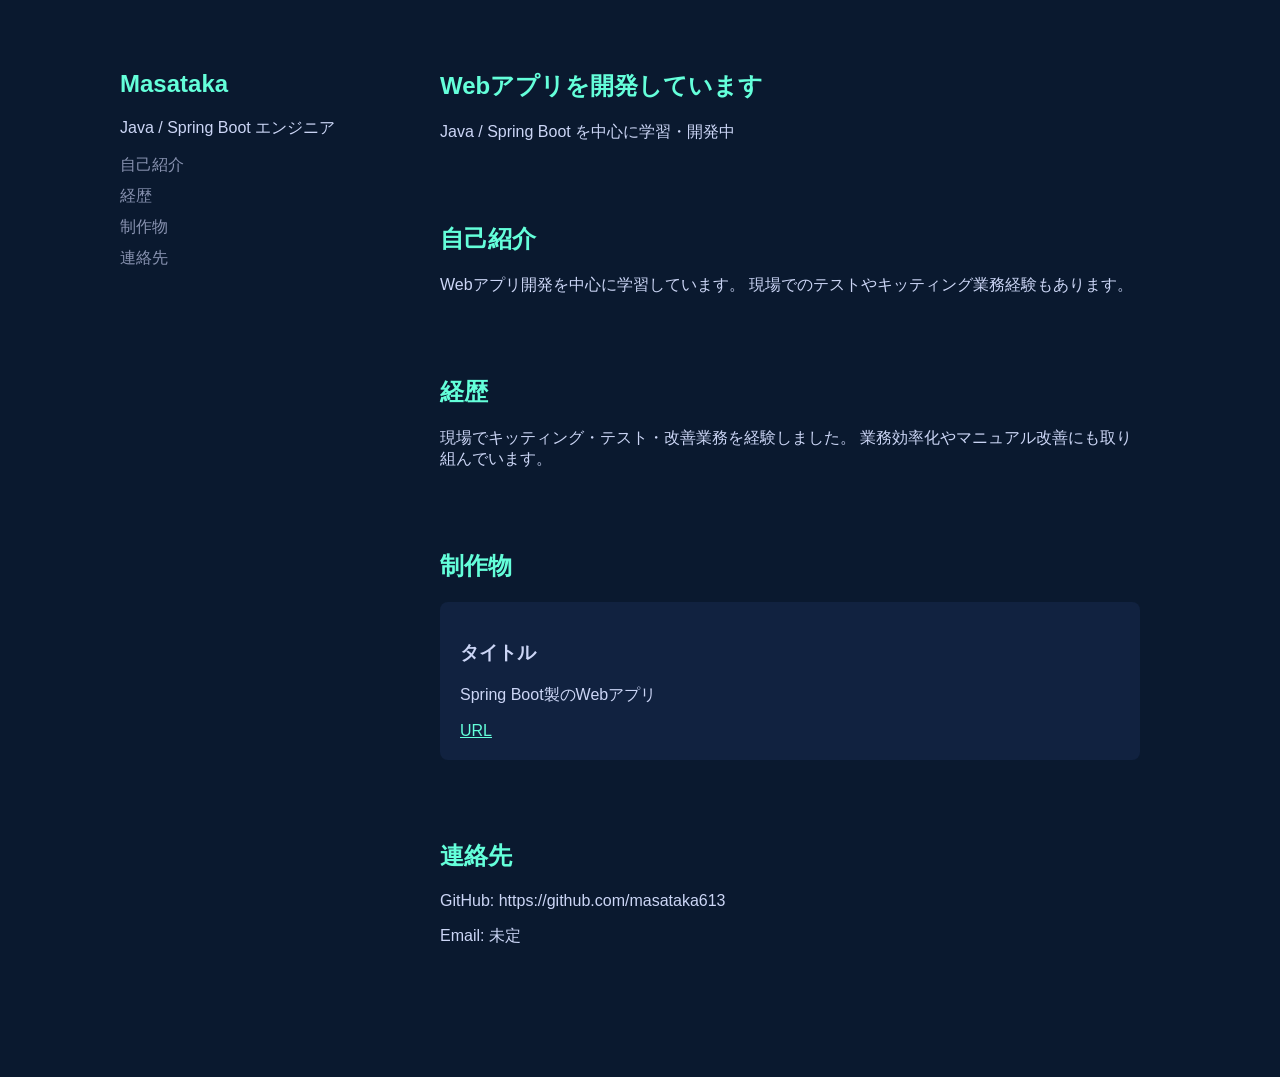
==== index.html @ fd1f2d4b "日本語ポートフォリオデザイン" ====
<!DOCTYPE html>
<html lang="ja">

<head>
    <meta charset="UTF-8">
    <meta name="viewport" content="width=device-width, initial-scale=1.0">
    <title>ポートフォリオ</title>
    <link rel="stylesheet" href="style.css">
</head>

<body>

    <div class="container">

        <!-- 左サイド -->
        <aside class="sidebar">
            <h1>Masataka</h1>
            <p>Java / Spring Boot エンジニア</p>

            <nav>
                <a href="#about">自己紹介</a>
                <a href="#experience">経歴</a>
                <a href="#projects">制作物</a>
                <a href="#contact">連絡先</a>
            </nav>
        </aside>

        <!-- メイン -->
        <main class="content">

            <section class="hero">
                <h2>Webアプリを開発しています</h2>
                <p>Java / Spring Boot を中心に学習・開発中</p>
            </section>

            <section id="about">
                <h2>自己紹介</h2>
                <p>
                    Webアプリ開発を中心に学習しています。
                    現場でのテストやキッティング業務経験もあります。
                </p>
            </section>

            <section id="experience">
                <h2>経歴</h2>
                <p>
                    現場でキッティング・テスト・改善業務を経験しました。
                    業務効率化やマニュアル改善にも取り組んでいます。
                </p>
            </section>

            <section id="projects">
                <h2>制作物</h2>

                <div class="card">
                    <h3>タイトル</h3>
                    <p>Spring Boot製のWebアプリ</p>
                    <a href="https://book-user-id.onrender.com">URL</a>
                </div>

            </section>

            <section id="contact">
                <h2>連絡先</h2>
                <p>GitHub: https://github.com/masataka613</p>
                <p>Email: 未定</p>
            </section>

        </main>

    </div>

</body>

</html>
---- style.css ----
body {
    margin: 0;
    font-family: sans-serif;
    background: #0a192f;
    color: #ccd6f6;
}

/* 全体 */
.container {
    display: flex;
    max-width: 1100px;
    margin: auto;
}

/* 左サイド */
.sidebar {
    position: fixed;
    width: 250px;
    height: 100vh;
    padding: 50px 30px;
}

.sidebar h1 {
    color: #64ffda;
}

.sidebar a {
    display: block;
    color: #8892b0;
    text-decoration: none;
    margin: 10px 0;
}

.sidebar a:hover {
    color: #64ffda;
}

/* メイン */
.content {
    margin-left: 300px;
    padding: 50px;
    max-width: 700px;
}

/* セクション */
section {
    margin-bottom: 80px;
}

h2 {
    color: #64ffda;
}

/* カード */
.card {
    background: #112240;
    padding: 20px;
    border-radius: 8px;
    margin-top: 10px;
}

.card a {
    color: #64ffda;
}
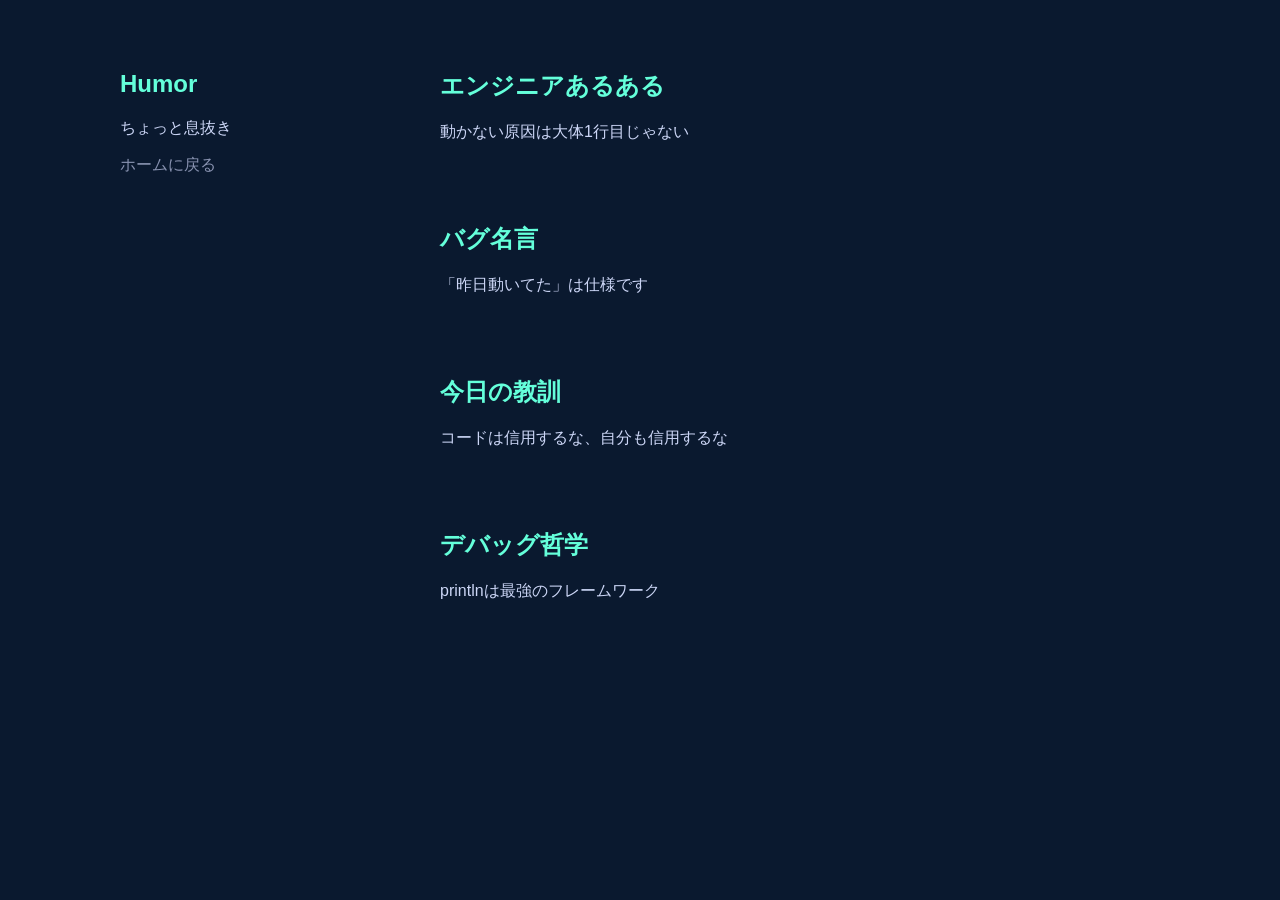
==== commit b9a94af5: "add humor page" ====
--- a/index.html
+++ b/index.html
@@ -4,7 +4,7 @@
 <head>
     <meta charset="UTF-8">
     <meta name="viewport" content="width=device-width, initial-scale=1.0">
-    <title>ポートフォリオ</title>
+    <title>ユーモアページ</title>
     <link rel="stylesheet" href="style.css">
 </head>
 
@@ -12,58 +12,35 @@
 
     <div class="container">
 
-        <!-- 左サイド -->
         <aside class="sidebar">
-            <h1>Masataka</h1>
-            <p>Java / Spring Boot エンジニア</p>
+            <h1>Humor</h1>
+            <p>ちょっと息抜き</p>
 
             <nav>
-                <a href="#about">自己紹介</a>
-                <a href="#experience">経歴</a>
-                <a href="#projects">制作物</a>
-                <a href="#contact">連絡先</a>
+                <a href="index.html">ホームに戻る</a>
             </nav>
         </aside>
 
-        <!-- メイン -->
         <main class="content">
 
-            <section class="hero">
-                <h2>Webアプリを開発しています</h2>
-                <p>Java / Spring Boot を中心に学習・開発中</p>
+            <section>
+                <h2>エンジニアあるある</h2>
+                <p>動かない原因は大体1行目じゃない</p>
             </section>
 
-            <section id="about">
-                <h2>自己紹介</h2>
-                <p>
-                    Webアプリ開発を中心に学習しています。
-                    現場でのテストやキッティング業務経験もあります。
-                </p>
+            <section>
+                <h2>バグ名言</h2>
+                <p>「昨日動いてた」は仕様です</p>
             </section>
 
-            <section id="experience">
-                <h2>経歴</h2>
-                <p>
-                    現場でキッティング・テスト・改善業務を経験しました。
-                    業務効率化やマニュアル改善にも取り組んでいます。
-                </p>
+            <section>
+                <h2>今日の教訓</h2>
+                <p>コードは信用するな、自分も信用するな</p>
             </section>
 
-            <section id="projects">
-                <h2>制作物</h2>
-
-                <div class="card">
-                    <h3>タイトル</h3>
-                    <p>Spring Boot製のWebアプリ</p>
-                    <a href="https://book-user-id.onrender.com">URL</a>
-                </div>
-
-            </section>
-
-            <section id="contact">
-                <h2>連絡先</h2>
-                <p>GitHub: https://github.com/masataka613</p>
-                <p>Email: 未定</p>
+            <section>
+                <h2>デバッグ哲学</h2>
+                <p>printlnは最強のフレームワーク</p>
             </section>
 
         </main>
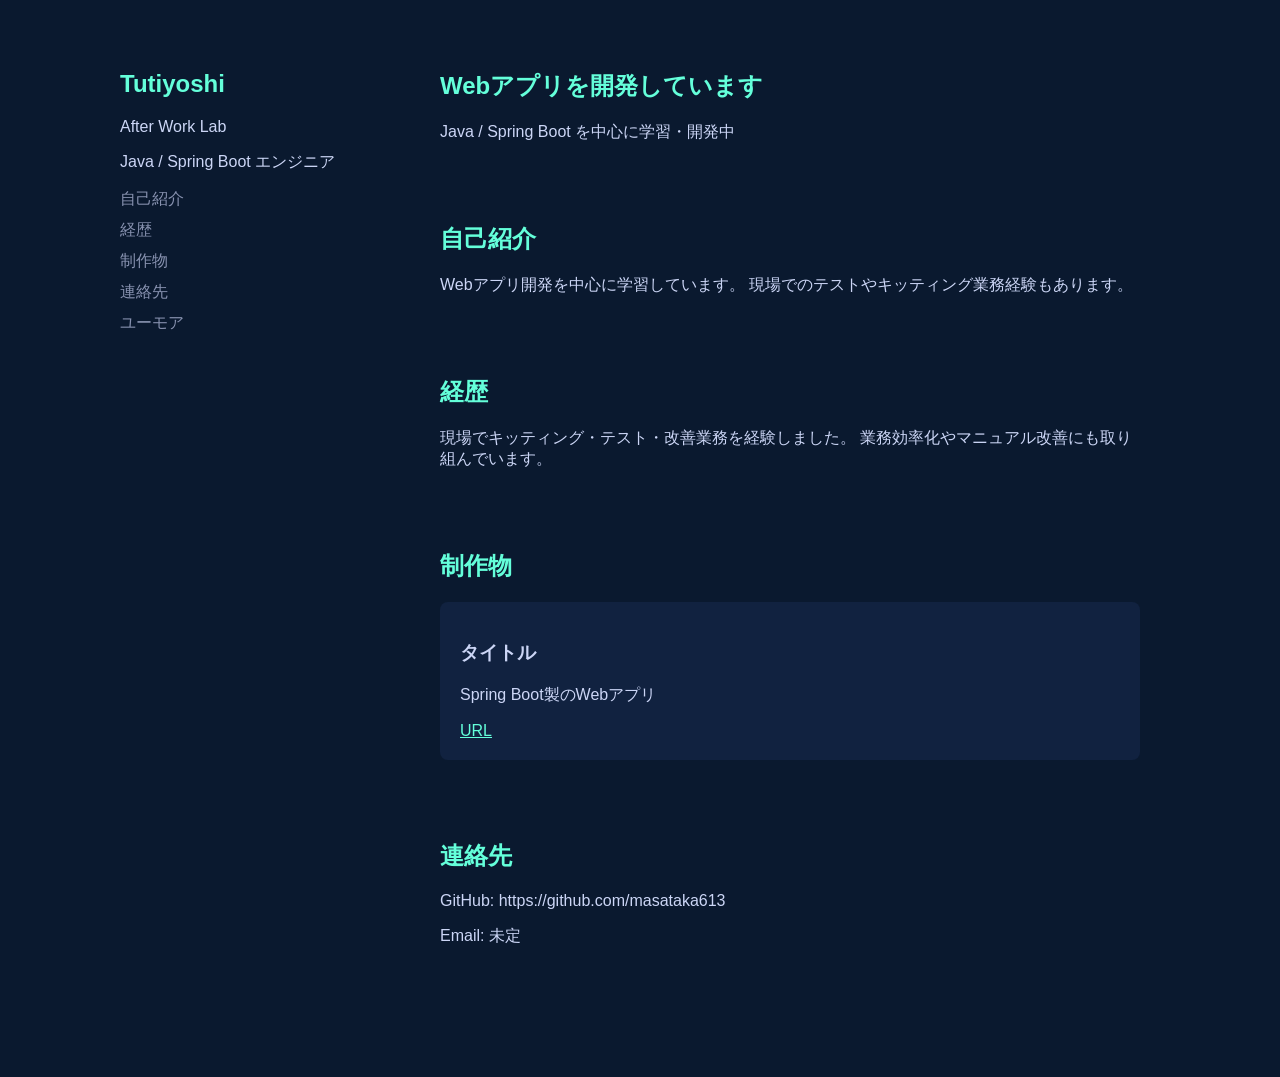
==== commit 9d9cbffb: "add humor page" ====
--- a/index.html
+++ b/index.html
@@ -4,7 +4,7 @@
 <head>
     <meta charset="UTF-8">
     <meta name="viewport" content="width=device-width, initial-scale=1.0">
-    <title>ユーモアページ</title>
+    <title>ポートフォリオ</title>
     <link rel="stylesheet" href="style.css">
 </head>
 
@@ -12,35 +12,60 @@
 
     <div class="container">
 
+        <!-- 左サイド -->
         <aside class="sidebar">
-            <h1>Humor</h1>
-            <p>ちょっと息抜き</p>
+            <h1>Tutiyoshi</h1>
+            <p>After Work Lab</p>
+            <p>Java / Spring Boot エンジニア</p>
 
             <nav>
-                <a href="index.html">ホームに戻る</a>
+                <a href="#about">自己紹介</a>
+                <a href="#experience">経歴</a>
+                <a href="#projects">制作物</a>
+                <a href="#contact">連絡先</a>
+                <a href="humor.html">ユーモア</a>
             </nav>
         </aside>
 
+        <!-- メイン -->
         <main class="content">
 
-            <section>
-                <h2>エンジニアあるある</h2>
-                <p>動かない原因は大体1行目じゃない</p>
+            <section class="hero">
+                <h2>Webアプリを開発しています</h2>
+                <p>Java / Spring Boot を中心に学習・開発中</p>
             </section>
 
-            <section>
-                <h2>バグ名言</h2>
-                <p>「昨日動いてた」は仕様です</p>
+            <section id="about">
+                <h2>自己紹介</h2>
+                <p>
+                    Webアプリ開発を中心に学習しています。
+                    現場でのテストやキッティング業務経験もあります。
+                </p>
             </section>
 
-            <section>
-                <h2>今日の教訓</h2>
-                <p>コードは信用するな、自分も信用するな</p>
+            <section id="experience">
+                <h2>経歴</h2>
+                <p>
+                    現場でキッティング・テスト・改善業務を経験しました。
+                    業務効率化やマニュアル改善にも取り組んでいます。
+                </p>
             </section>
 
-            <section>
-                <h2>デバッグ哲学</h2>
-                <p>printlnは最強のフレームワーク</p>
+            <section id="projects">
+                <h2>制作物</h2>
+
+                <div class="card">
+                    <h3>タイトル</h3>
+                    <p>Spring Boot製のWebアプリ</p>
+                    <a href="https://book-user-id.onrender.com">URL</a>
+                </div>
+
+            </section>
+
+            <section id="contact">
+                <h2>連絡先</h2>
+                <p>GitHub: https://github.com/masataka613</p>
+                <p>Email: 未定</p>
             </section>
 
         </main>
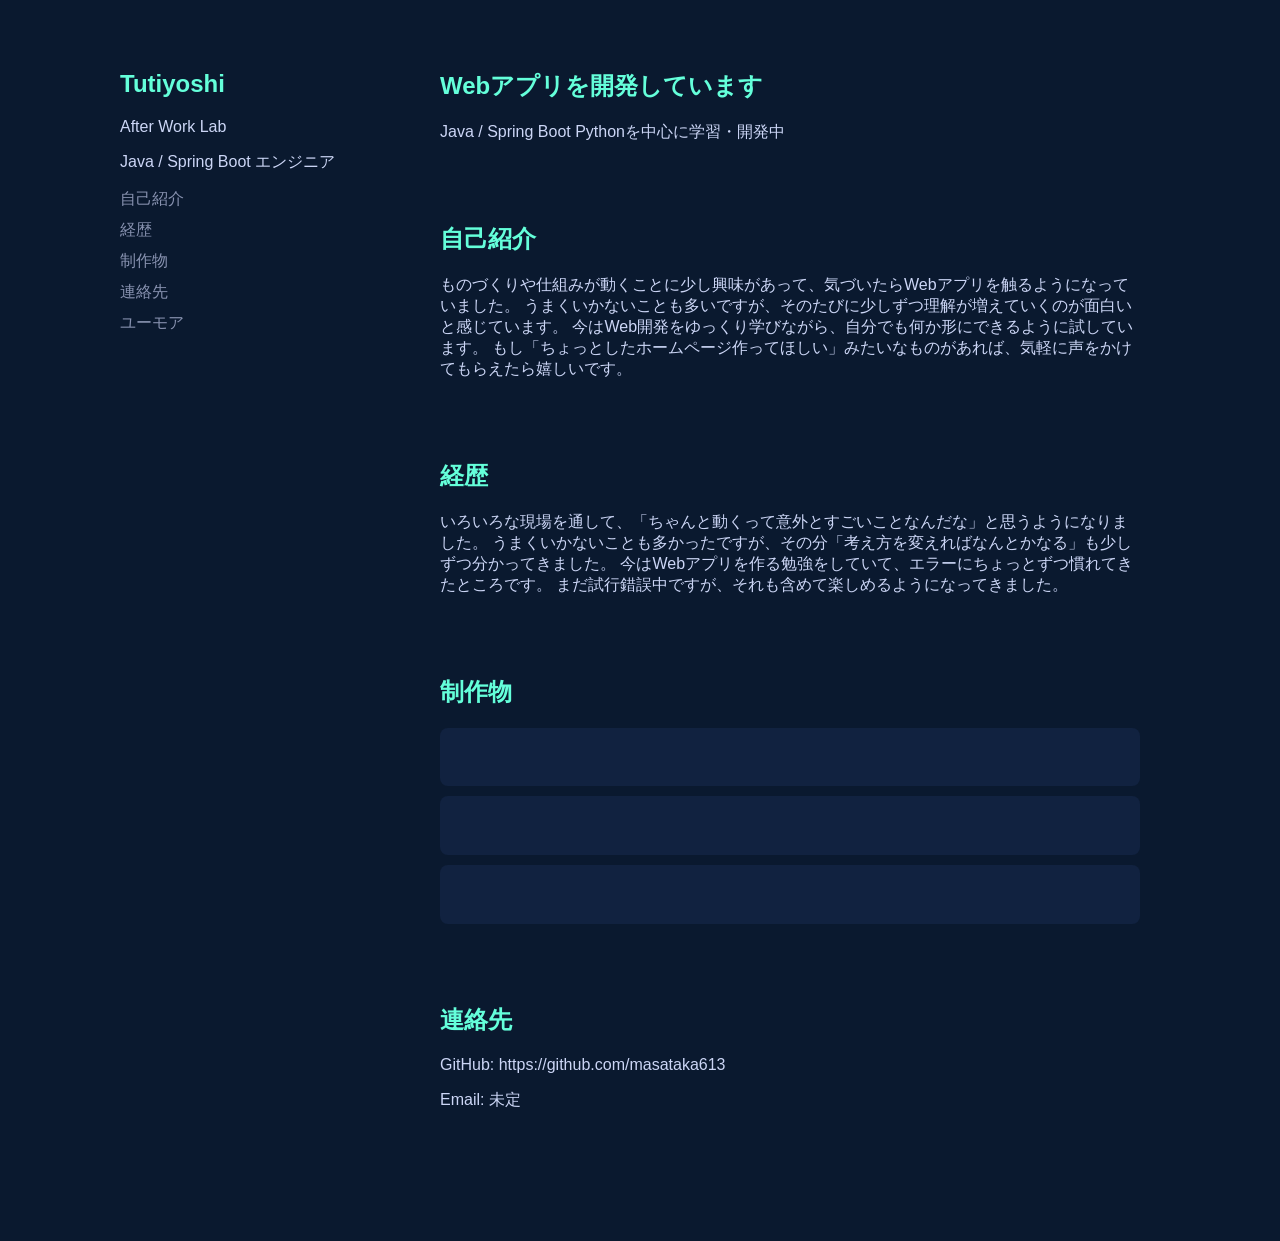
==== commit 849eee41: "update portfolio content (soft profile)" ====
--- a/index.html
+++ b/index.html
@@ -32,22 +32,26 @@
 
             <section class="hero">
                 <h2>Webアプリを開発しています</h2>
-                <p>Java / Spring Boot を中心に学習・開発中</p>
+                <p>Java / Spring Boot Pythonを中心に学習・開発中</p>
             </section>
 
             <section id="about">
                 <h2>自己紹介</h2>
                 <p>
-                    Webアプリ開発を中心に学習しています。
-                    現場でのテストやキッティング業務経験もあります。
+                    ものづくりや仕組みが動くことに少し興味があって、気づいたらWebアプリを触るようになっていました。
+                    うまくいかないことも多いですが、そのたびに少しずつ理解が増えていくのが面白いと感じています。
+                    今はWeb開発をゆっくり学びながら、自分でも何か形にできるように試しています。
+                    もし「ちょっとしたホームページ作ってほしい」みたいなものがあれば、気軽に声をかけてもらえたら嬉しいです。
                 </p>
             </section>
 
             <section id="experience">
                 <h2>経歴</h2>
                 <p>
-                    現場でキッティング・テスト・改善業務を経験しました。
-                    業務効率化やマニュアル改善にも取り組んでいます。
+                    いろいろな現場を通して、「ちゃんと動くって意外とすごいことなんだな」と思うようになりました。
+                    うまくいかないことも多かったですが、その分「考え方を変えればなんとかなる」も少しずつ分かってきました。
+                    今はWebアプリを作る勉強をしていて、エラーにちょっとずつ慣れてきたところです。
+                    まだ試行錯誤中ですが、それも含めて楽しめるようになってきました。
                 </p>
             </section>
 
@@ -55,12 +59,26 @@
                 <h2>制作物</h2>
 
                 <div class="card">
-                    <h3>タイトル</h3>
-                    <p>Spring Boot製のWebアプリ</p>
-                    <a href="https://book-user-id.onrender.com">URL</a>
+                    <h3></h3>
+                    <p></p>
+                    <a href=""></a>
                 </div>
 
+                <div class="card">
+                    <h3></h3>
+                    <p></p>
+                    <a href=""></a>
+                </div>
+
+                <div class="card">
+                    <h3></h3>
+                    <p></p>
+                    <a href=""></a>
+                </div>
+
+
             </section>
+
 
             <section id="contact">
                 <h2>連絡先</h2>
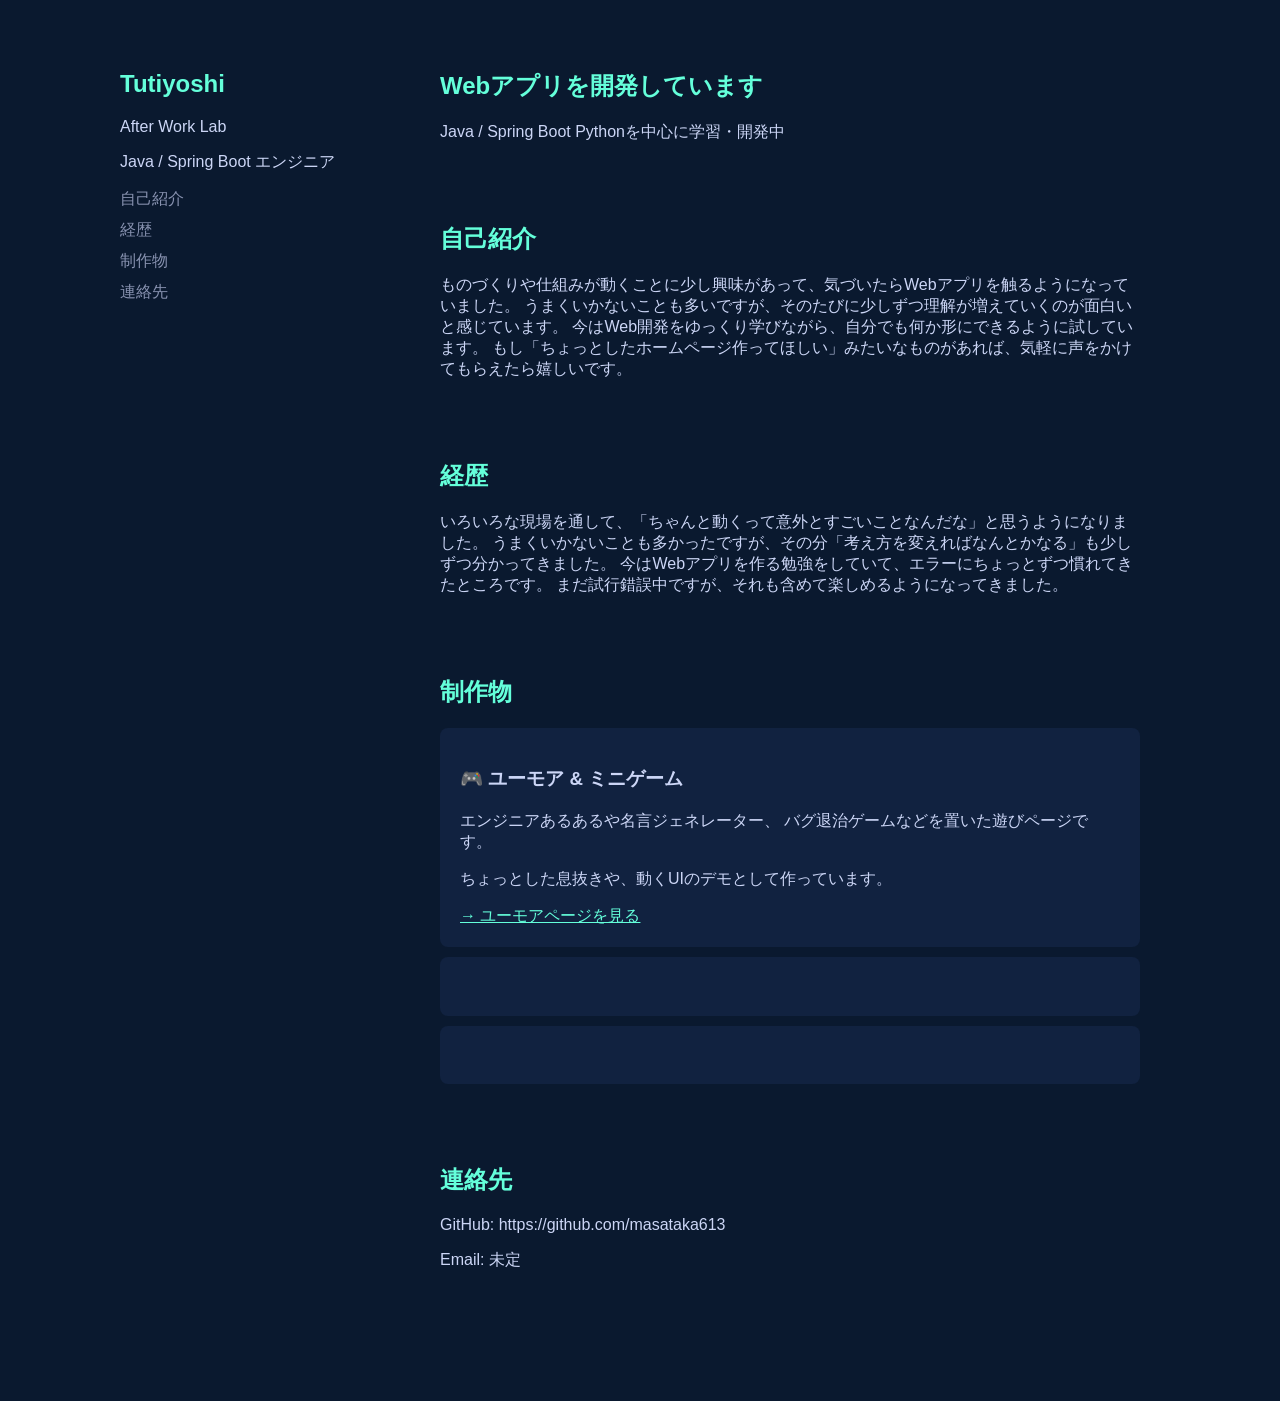
==== commit e0a5d979: "Add humor to the deliverables" ====
--- a/index.html
+++ b/index.html
@@ -23,7 +23,6 @@
                 <a href="#experience">経歴</a>
                 <a href="#projects">制作物</a>
                 <a href="#contact">連絡先</a>
-                <a href="humor.html">ユーモア</a>
             </nav>
         </aside>
 
@@ -59,9 +58,18 @@
                 <h2>制作物</h2>
 
                 <div class="card">
-                    <h3></h3>
-                    <p></p>
-                    <a href=""></a>
+                    <h3>🎮 ユーモア & ミニゲーム</h3>
+
+                    <p>
+                        エンジニアあるあるや名言ジェネレーター、
+                        バグ退治ゲームなどを置いた遊びページです。
+                    </p>
+
+                    <p>
+                        ちょっとした息抜きや、動くUIのデモとして作っています。
+                    </p>
+
+                    <a href="humor.html">→ ユーモアページを見る</a>
                 </div>
 
                 <div class="card">
--- a/style.css
+++ b/style.css
@@ -61,4 +61,44 @@
 
 .card a {
     color: #64ffda;
+}
+
+/* =========================
+   📱 レスポンシブ対応
+========================= */
+@media (max-width: 768px) {
+
+    .container {
+        display: block;
+    }
+
+    .sidebar {
+        position: relative;
+        width: 100%;
+        height: auto;
+        padding: 20px;
+        text-align: center;
+    }
+
+    .content {
+        margin-left: 0;
+        padding: 20px;
+        max-width: 100%;
+    }
+
+    section {
+        margin-bottom: 50px;
+    }
+
+    .card {
+        padding: 15px;
+    }
+
+    h1 {
+        font-size: 22px;
+    }
+
+    h2 {
+        font-size: 18px;
+    }
 }
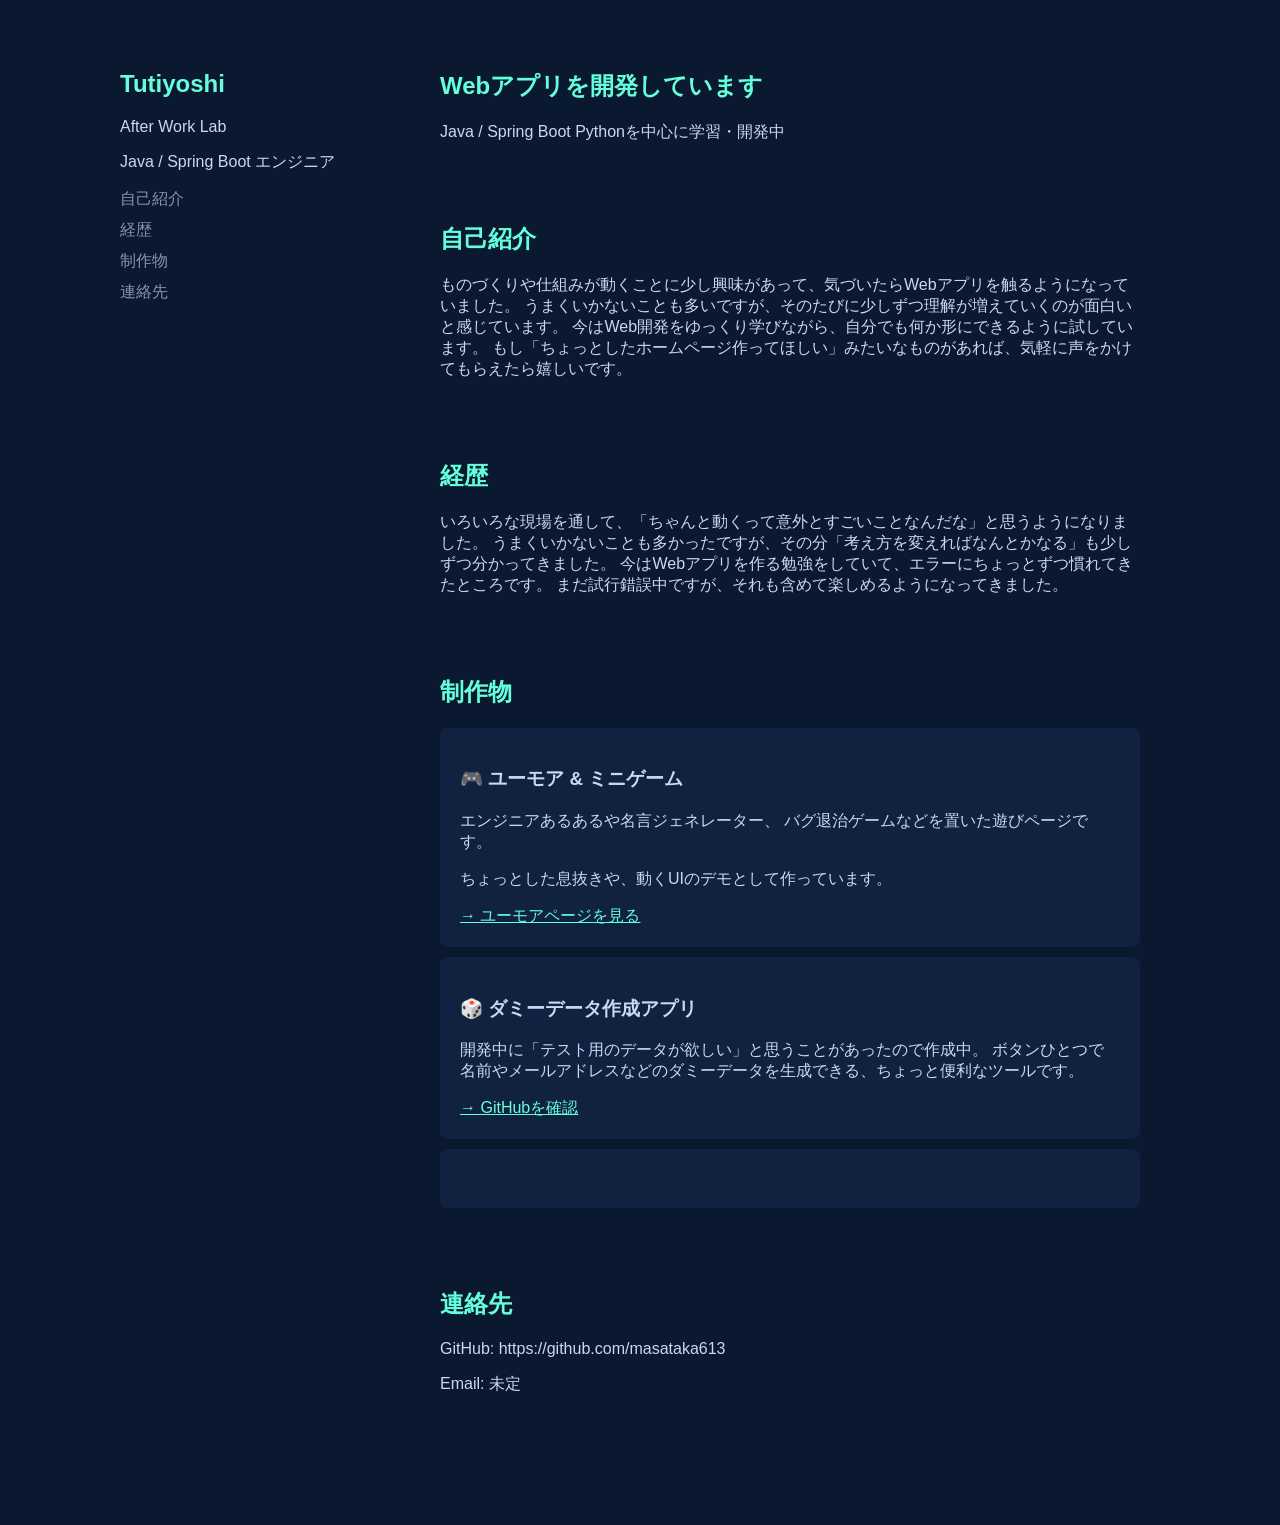
==== commit afceb33b: "add dummy data generator card" ====
--- a/index.html
+++ b/index.html
@@ -2,6 +2,15 @@
 <html lang="ja">
 
 <head>
+    <!-- Google tag (gtag.js) -->
+    <script async src="https://www.googletagmanager.com/gtag/js?id=G-HRHVBVC9X7"></script>
+    <script>
+        window.dataLayer = window.dataLayer || [];
+        function gtag() { dataLayer.push(arguments); }
+        gtag('js', new Date());
+
+        gtag('config', 'G-HRHVBVC9X7');
+    </script>
     <meta charset="UTF-8">
     <meta name="viewport" content="width=device-width, initial-scale=1.0">
     <title>ポートフォリオ</title>
@@ -73,9 +82,14 @@
                 </div>
 
                 <div class="card">
-                    <h3></h3>
-                    <p></p>
-                    <a href=""></a>
+                    <h3>🎲 ダミーデータ作成アプリ</h3>
+
+                    <p>
+                        開発中に「テスト用のデータが欲しい」と思うことがあったので作成中。
+                        ボタンひとつで名前やメールアドレスなどのダミーデータを生成できる、ちょっと便利なツールです。
+                    </p>
+
+                    <a href="https://https://github.com/masataka613/mockaroo-clone">→ GitHubを確認</a>
                 </div>
 
                 <div class="card">
